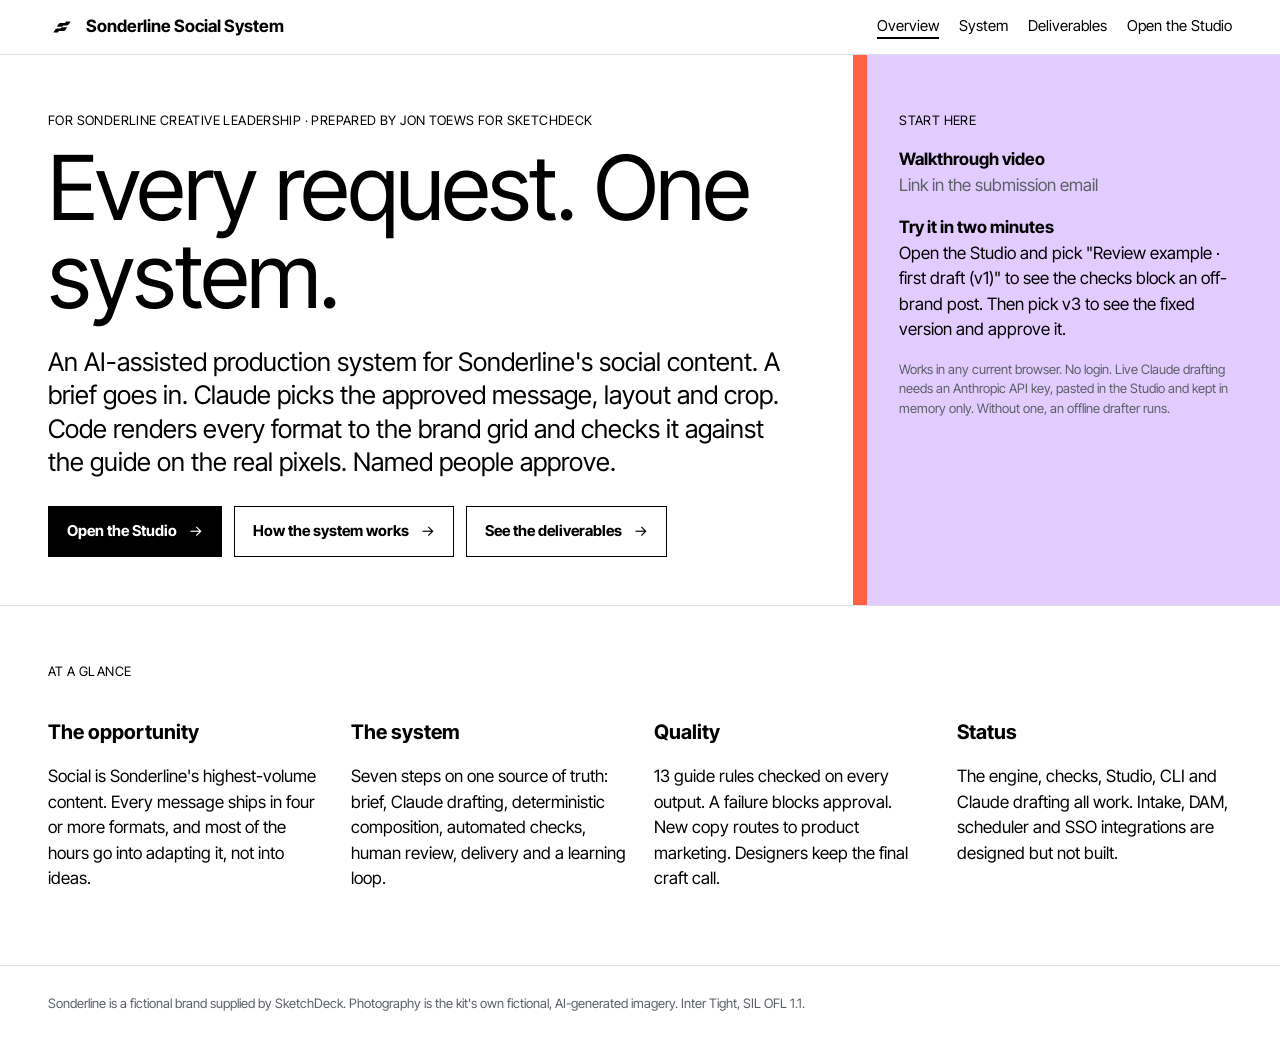
==== index.html @ b9271ed6 "Site: overview, system docs, deliverables gallery; final deliverables, review example, zips Co-Autho" ====
<!doctype html>
<html lang="en">
<head>
<meta charset="utf-8">
<meta name="viewport" content="width=device-width, initial-scale=1">
<meta name="robots" content="noindex, nofollow">
<title>Sonderline Social System</title>
<meta name="description" content="An AI-assisted production system for Sonderline's social content. SketchDeck practical exercise by Jon Toews.">
<link rel="stylesheet" href="assets/site.css">
</head>
<body>
<header class="bar">
  <a class="brand" href="./"><img src="brand-kit/assets/sonderline_symbol_black.svg" alt="">Sonderline Social System</a>
  <nav><a href="./" aria-current="page">Overview</a><a href="docs/">System</a><a href="deliverables/">Deliverables</a><a href="studio/">Open the Studio</a></nav>
</header>
<div class="hero">
  <div class="lead">
    <p class="label">For Sonderline creative leadership · prepared by Jon Toews for SketchDeck</p>
    <h1>Every request. One system.</h1>
    <p class="big">An AI-assisted production system for Sonderline's social content. A brief goes in. Claude picks the approved message, layout and crop. Code renders every format to the brand grid and checks it against the guide on the real pixels. Named people approve.</p>
    <div class="cta-row"><a class="btn primary" href="studio/">Open the Studio</a><a class="btn" href="docs/">How the system works</a><a class="btn" href="deliverables/">See the deliverables</a></div>
  </div>
  <aside>
    <p class="label">Start here</p>
    <p><b>Walkthrough video</b><br><span id="video" class="muted">Link in the submission email</span></p>
    <p><b>Try it in two minutes</b><br>Open the Studio and pick "Review example · first draft (v1)" to see the checks block an off-brand post. Then pick v3 to see the fixed version and approve it.</p>
    <p class="fine">Works in any current browser. No login. Live Claude drafting needs an Anthropic API key, pasted in the Studio and kept in memory only. Without one, an offline drafter runs.</p>
  </aside>
</div>
<section class="block">
  <p class="label">At a glance</p>
  <div class="cols">
    <div><h3>The opportunity</h3><p>Social is Sonderline's highest-volume content. Every message ships in four or more formats, and most of the hours go into adapting it, not into ideas.</p></div>
    <div><h3>The system</h3><p>Seven steps on one source of truth: brief, Claude drafting, deterministic composition, automated checks, human review, delivery and a learning loop.</p></div>
    <div><h3>Quality</h3><p>13 guide rules checked on every output. A failure blocks approval. New copy routes to product marketing. Designers keep the final craft call.</p></div>
    <div><h3>Status</h3><p>The engine, checks, Studio, CLI and Claude drafting all work. Intake, DAM, scheduler and SSO integrations are designed but not built.</p></div>
  </div>
</section>
<footer class="foot">Sonderline is a fictional brand supplied by SketchDeck. Photography is the kit's own fictional, AI-generated imagery. Inter Tight, SIL OFL 1.1.</footer>
</body>
</html>
---- assets/site.css ----
@font-face { font-family: "Inter Tight"; src: url(../brand-kit/fonts/InterTight-Regular.ttf); font-weight: 400; }
@font-face { font-family: "Inter Tight"; src: url(../brand-kit/fonts/InterTight-Bold.ttf); font-weight: 700; }

:root {
  --black: #000; --white: #fff; --lavender: #E2CBFF; --vermilion: #FF6242; --grey: #DADDE3;
  --muted: #5b5f66; --line: #DADDE3; --panel: #F6F7F9;
  --pass: #1f7a4d; --review: #8a5a00; --fail: #c4321b;
  --pass-bg: #e3f3ea; --review-bg: #fdf1d8; --fail-bg: #fde4df;
  --m: clamp(16px, 4vw, 48px);
}
* { box-sizing: border-box; }
html, body { margin: 0; background: var(--white); color: var(--black); }
body { font: 17px/1.5 "Inter Tight", system-ui, sans-serif; }
a { color: inherit; text-underline-offset: 3px; }
img { max-width: 100%; display: block; }

.bar { display: flex; justify-content: space-between; align-items: center; padding: 14px var(--m); border-bottom: 1px solid var(--line); gap: 12px; flex-wrap: wrap; }
.bar .brand { display: flex; align-items: center; gap: 10px; font-weight: 700; text-decoration: none; }
.bar .brand img { height: 22px; }
.bar nav { display: flex; gap: 20px; font-size: 15px; flex-wrap: wrap; }
.bar nav a { text-decoration: none; }
.bar nav a[aria-current] { border-bottom: 2px solid var(--black); }

.hero { display: grid; grid-template-columns: 2fr 1fr; border-bottom: 1px solid var(--line); }
.hero .lead { padding: 56px var(--m) 48px; }
.hero aside { background: var(--lavender); padding: 56px var(--m) 48px 32px; border-left: 14px solid var(--vermilion); }
.label { font-size: 13px; text-transform: uppercase; letter-spacing: .03em; margin: 0 0 14px; }
h1 { font-size: clamp(44px, 7vw, 104px); line-height: .98; font-weight: 400; letter-spacing: -.02em; margin: 0 0 24px; }
h2 { font-size: clamp(30px, 3.4vw, 46px); line-height: 1.05; font-weight: 400; letter-spacing: -.015em; margin: 0 0 18px; }
h3 { font-size: 20px; font-weight: 700; margin: 26px 0 8px; }
.big { font-size: clamp(20px, 2vw, 26px); line-height: 1.3; max-width: 34em; }
.muted { color: var(--muted); }
.fine { font-size: 13px; color: var(--muted); }

section.block { padding: 56px var(--m); border-bottom: 1px solid var(--line); }
section.block > .label { margin-bottom: 10px; }
.cols { display: grid; grid-template-columns: repeat(auto-fit, minmax(260px, 1fr)); gap: 28px; }
.prose { max-width: 46em; }
.prose p, .prose li { margin: 0 0 10px; }

.cta-row { display: flex; gap: 12px; flex-wrap: wrap; margin-top: 28px; }
.btn { display: inline-flex; align-items: center; gap: 12px; padding: 13px 18px; border: 1px solid var(--black); text-decoration: none; font-weight: 700; font-size: 15px; }
.btn.primary { background: var(--black); color: var(--white); }
.btn::after { content: "→"; font-weight: 400; }

table { width: 100%; border-collapse: collapse; font-size: 15px; }
th, td { text-align: left; vertical-align: top; padding: 11px 12px 11px 0; border-top: 1px solid var(--line); }
th { font-size: 12px; text-transform: uppercase; letter-spacing: .03em; font-weight: 400; color: var(--muted); }
td b { font-weight: 700; }
.table-wrap { overflow-x: auto; }

/* pipeline diagram */
.pipe { display: grid; grid-template-columns: repeat(7, minmax(120px, 1fr)); gap: 0; margin-top: 26px; }
.stage { border: 1px solid var(--black); border-right: 0; padding: 14px 12px 16px; position: relative; background: var(--white); min-height: 210px; }
.stage:last-child { border-right: 1px solid var(--black); }
.stage .n { font-size: 12px; color: var(--muted); }
.stage h4 { font-size: 19px; margin: 4px 0 8px; font-weight: 700; }
.stage p { font-size: 13px; line-height: 1.35; margin: 0 0 6px; }
.stage .tool { font-size: 12px; border-top: 1px solid var(--line); padding-top: 6px; margin-top: 8px; }
.stage.human { background: var(--lavender); }
.stage.human::before { content: "PEOPLE"; position: absolute; top: -11px; left: 10px; background: var(--black); color: var(--white); font-size: 10px; letter-spacing: .05em; padding: 3px 6px; }
.stage.ai::before { content: "AI"; position: absolute; top: -11px; left: 10px; background: var(--vermilion); color: var(--black); font-size: 10px; letter-spacing: .05em; padding: 3px 6px; }
.stage.code::before { content: "CODE"; position: absolute; top: -11px; left: 10px; background: var(--grey); color: var(--black); font-size: 10px; letter-spacing: .05em; padding: 3px 6px; }
.source { margin-top: 0; border: 1px solid var(--black); border-top: 0; background: var(--black); color: var(--white); padding: 14px 14px; display: flex; gap: 18px; flex-wrap: wrap; align-items: baseline; font-size: 14px; }
.source b { font-size: 15px; }
.legend { display: flex; gap: 18px; font-size: 13px; margin-top: 12px; flex-wrap: wrap; }
.legend span::before { content: ""; display: inline-block; width: 12px; height: 12px; margin-right: 6px; vertical-align: -1px; }
.legend .l-ai::before { background: var(--vermilion); } .legend .l-code::before { background: var(--grey); } .legend .l-human::before { background: var(--lavender); outline: 1px solid var(--black); }

.status { font-size: 11px; font-weight: 700; padding: 2px 7px; text-transform: uppercase; letter-spacing: .03em; white-space: nowrap; }
.status.pass, .status.works { background: var(--pass-bg); color: var(--pass); }
.status.review, .status.concept { background: var(--review-bg); color: var(--review); }
.status.fail { background: var(--fail-bg); color: var(--fail); }

/* galleries */
.gallery { display: flex; gap: 20px; flex-wrap: wrap; align-items: flex-end; margin-top: 18px; }
.gallery figure { margin: 0; }
.gallery img { height: 360px; width: auto; outline: 1px solid var(--line); }
.gallery figcaption { font-size: 13px; margin-top: 6px; display: flex; gap: 8px; align-items: center; }
.strip { display: flex; gap: 10px; overflow-x: auto; padding-bottom: 8px; margin-top: 18px; }
.strip img { height: 380px; width: auto; flex: none; outline: 1px solid var(--line); }
.steps3 { display: grid; grid-template-columns: repeat(3, 1fr); gap: 24px; margin-top: 18px; }
.steps3 figure { margin: 0; }
.steps3 figcaption { font-size: 14px; margin-top: 10px; }
.steps3 figcaption b { display: block; font-size: 16px; margin-bottom: 4px; }
.caption-box { background: var(--panel); border-left: 4px solid var(--black); padding: 14px 16px; font-size: 15px; margin-top: 14px; max-width: 46em; }

footer.foot { padding: 28px var(--m) 40px; font-size: 13px; color: var(--muted); }

@media (max-width: 900px) {
  .hero { grid-template-columns: 1fr; }
  .hero aside { border-left: 0; border-top: 14px solid var(--vermilion); padding: 32px var(--m); }
  .pipe { grid-template-columns: 1fr; }
  .stage { border-right: 1px solid var(--black); border-bottom: 0; min-height: 0; }
  .stage:last-child { border-bottom: 1px solid var(--black); }
  .steps3 { grid-template-columns: 1fr; }
  .gallery img, .strip img { height: 280px; }
}
@media print {
  .bar nav, .cta-row { display: none; }
  section.block { break-inside: avoid; }
}
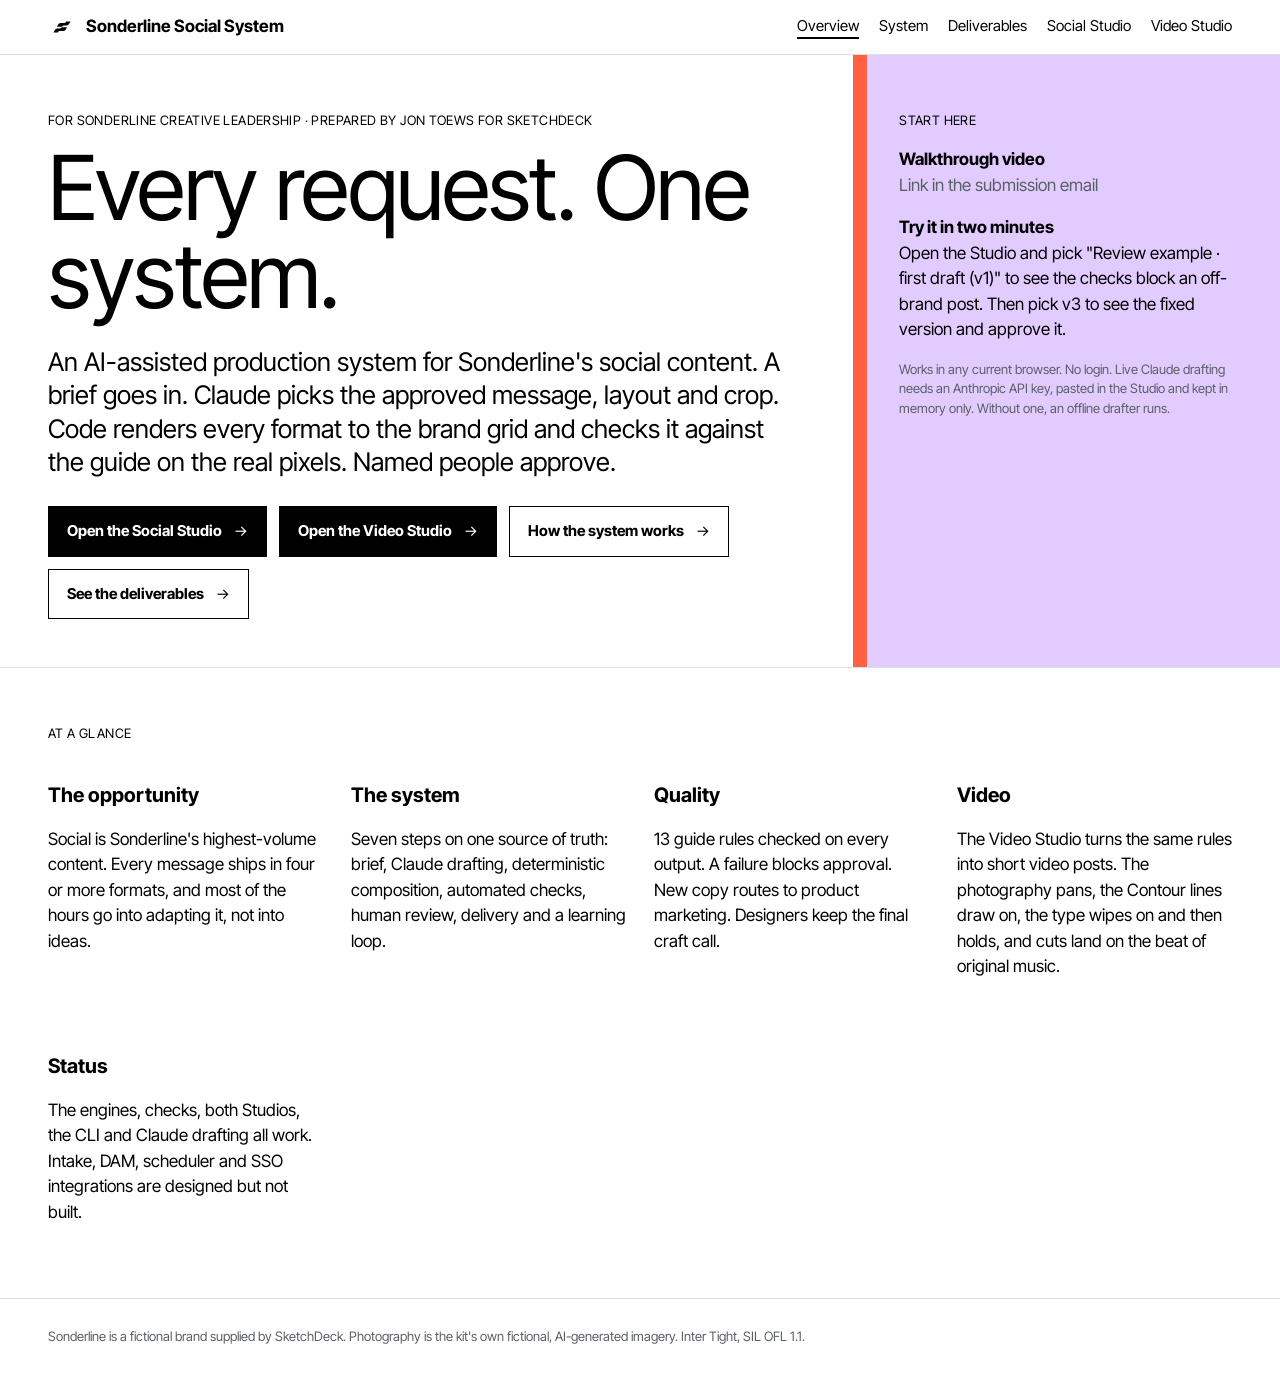
==== commit 3fe4afbe: "Video Studio + motion engine + original music; robust engine (missing content, numeric text, clamped" ====
--- a/index.html
+++ b/index.html
@@ -11,14 +11,14 @@
 <body>
 <header class="bar">
   <a class="brand" href="./"><img src="brand-kit/assets/sonderline_symbol_black.svg" alt="">Sonderline Social System</a>
-  <nav><a href="./" aria-current="page">Overview</a><a href="docs/">System</a><a href="deliverables/">Deliverables</a><a href="studio/">Open the Studio</a></nav>
+  <nav><a href="./" aria-current="page">Overview</a><a href="docs/">System</a><a href="deliverables/">Deliverables</a><a href="studio/">Social Studio</a><a href="video/">Video Studio</a></nav>
 </header>
 <div class="hero">
   <div class="lead">
     <p class="label">For Sonderline creative leadership · prepared by Jon Toews for SketchDeck</p>
     <h1>Every request. One system.</h1>
     <p class="big">An AI-assisted production system for Sonderline's social content. A brief goes in. Claude picks the approved message, layout and crop. Code renders every format to the brand grid and checks it against the guide on the real pixels. Named people approve.</p>
-    <div class="cta-row"><a class="btn primary" href="studio/">Open the Studio</a><a class="btn" href="docs/">How the system works</a><a class="btn" href="deliverables/">See the deliverables</a></div>
+    <div class="cta-row"><a class="btn primary" href="studio/">Open the Social Studio</a><a class="btn primary" href="video/">Open the Video Studio</a><a class="btn" href="docs/">How the system works</a><a class="btn" href="deliverables/">See the deliverables</a></div>
   </div>
   <aside>
     <p class="label">Start here</p>
@@ -33,7 +33,8 @@
     <div><h3>The opportunity</h3><p>Social is Sonderline's highest-volume content. Every message ships in four or more formats, and most of the hours go into adapting it, not into ideas.</p></div>
     <div><h3>The system</h3><p>Seven steps on one source of truth: brief, Claude drafting, deterministic composition, automated checks, human review, delivery and a learning loop.</p></div>
     <div><h3>Quality</h3><p>13 guide rules checked on every output. A failure blocks approval. New copy routes to product marketing. Designers keep the final craft call.</p></div>
-    <div><h3>Status</h3><p>The engine, checks, Studio, CLI and Claude drafting all work. Intake, DAM, scheduler and SSO integrations are designed but not built.</p></div>
+    <div><h3>Video</h3><p>The Video Studio turns the same rules into short video posts. The photography pans, the Contour lines draw on, the type wipes on and then holds, and cuts land on the beat of original music.</p></div>
+    <div><h3>Status</h3><p>The engines, checks, both Studios, the CLI and Claude drafting all work. Intake, DAM, scheduler and SSO integrations are designed but not built.</p></div>
   </div>
 </section>
 <footer class="foot">Sonderline is a fictional brand supplied by SketchDeck. Photography is the kit's own fictional, AI-generated imagery. Inter Tight, SIL OFL 1.1.</footer>
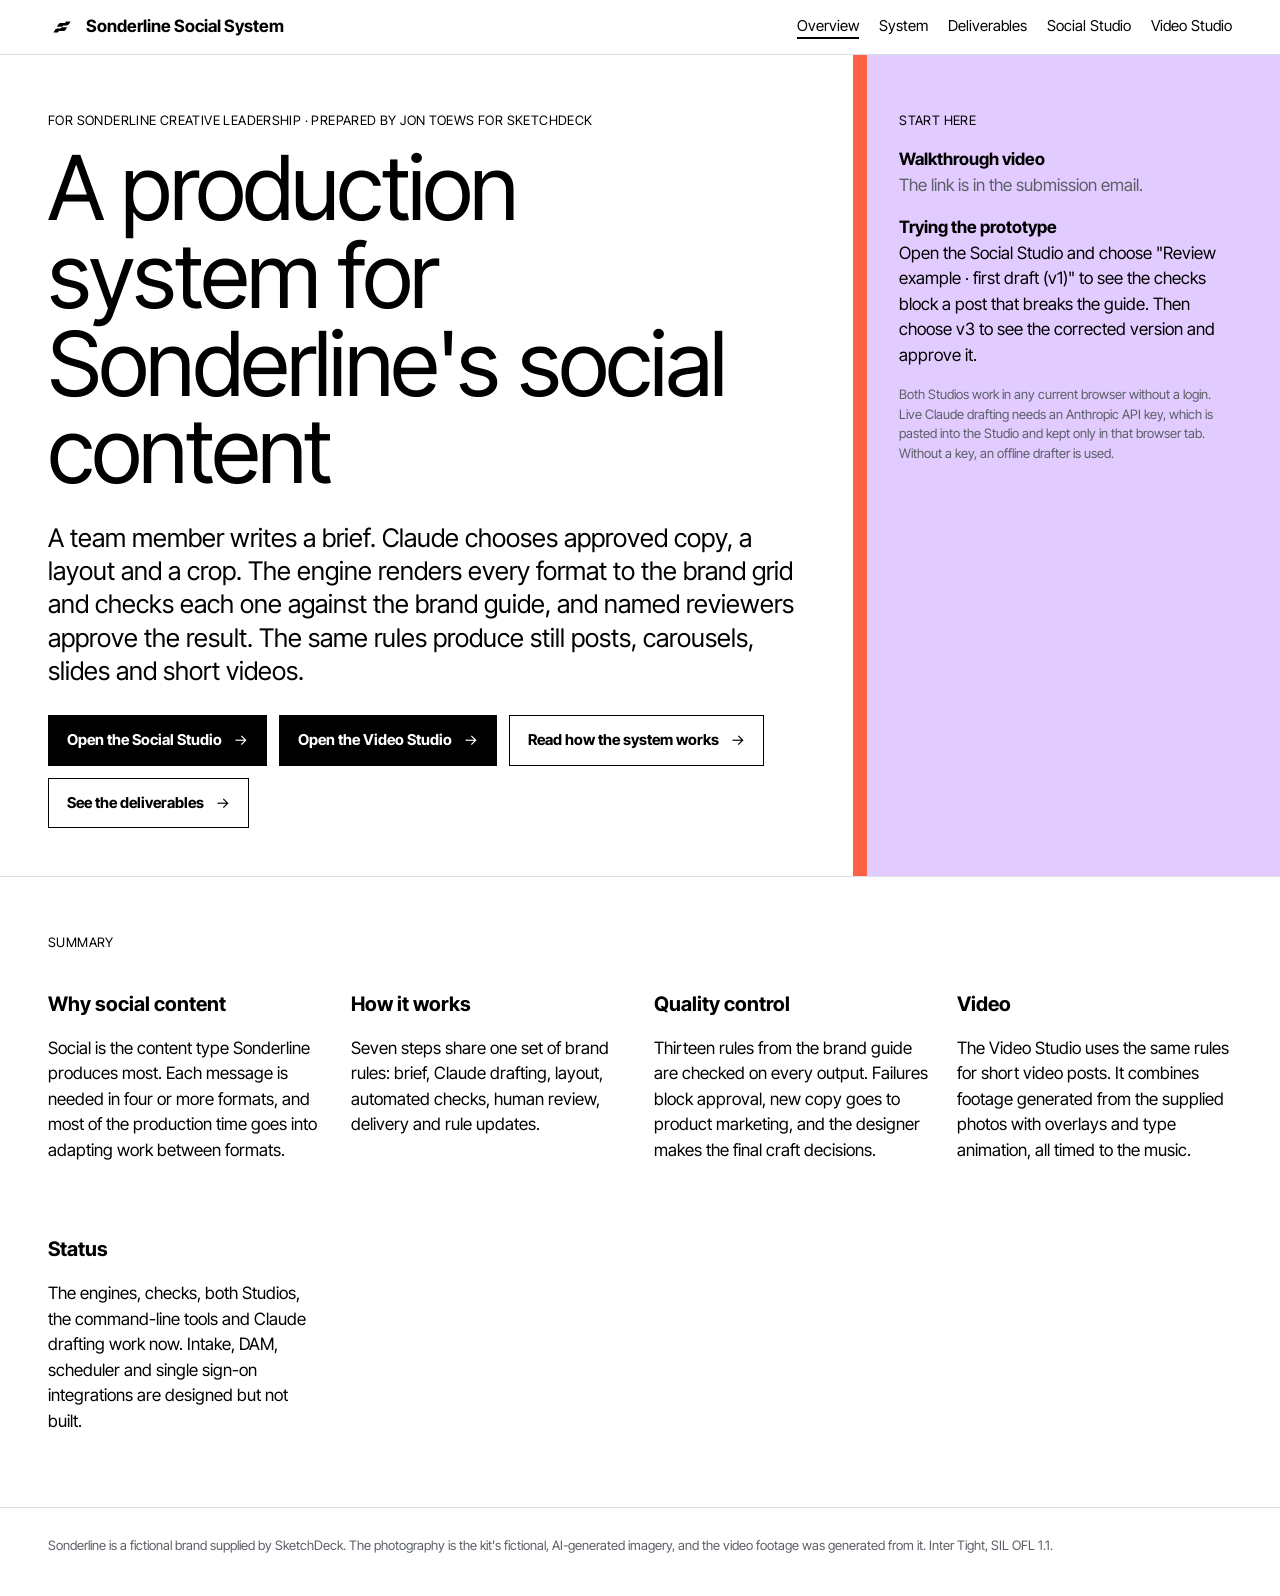
==== commit 7ea2bb70: "Copy edit to plain language; Video Studio v2: generated footage (Veo 3.1 Fast via OpenRouter), Conto" ====
--- a/index.html
+++ b/index.html
@@ -5,7 +5,7 @@
 <meta name="viewport" content="width=device-width, initial-scale=1">
 <meta name="robots" content="noindex, nofollow">
 <title>Sonderline Social System</title>
-<meta name="description" content="An AI-assisted production system for Sonderline's social content. SketchDeck practical exercise by Jon Toews.">
+<meta name="description" content="A production system for Sonderline's social content. SketchDeck practical exercise by Jon Toews.">
 <link rel="stylesheet" href="assets/site.css">
 </head>
 <body>
@@ -16,27 +16,27 @@
 <div class="hero">
   <div class="lead">
     <p class="label">For Sonderline creative leadership · prepared by Jon Toews for SketchDeck</p>
-    <h1>Every request. One system.</h1>
-    <p class="big">An AI-assisted production system for Sonderline's social content. A brief goes in. Claude picks the approved message, layout and crop. Code renders every format to the brand grid and checks it against the guide on the real pixels. Named people approve.</p>
-    <div class="cta-row"><a class="btn primary" href="studio/">Open the Social Studio</a><a class="btn primary" href="video/">Open the Video Studio</a><a class="btn" href="docs/">How the system works</a><a class="btn" href="deliverables/">See the deliverables</a></div>
+    <h1>A production system for Sonderline's social content</h1>
+    <p class="big">A team member writes a brief. Claude chooses approved copy, a layout and a crop. The engine renders every format to the brand grid and checks each one against the brand guide, and named reviewers approve the result. The same rules produce still posts, carousels, slides and short videos.</p>
+    <div class="cta-row"><a class="btn primary" href="studio/">Open the Social Studio</a><a class="btn primary" href="video/">Open the Video Studio</a><a class="btn" href="docs/">Read how the system works</a><a class="btn" href="deliverables/">See the deliverables</a></div>
   </div>
   <aside>
     <p class="label">Start here</p>
-    <p><b>Walkthrough video</b><br><span id="video" class="muted">Link in the submission email</span></p>
-    <p><b>Try it in two minutes</b><br>Open the Studio and pick "Review example · first draft (v1)" to see the checks block an off-brand post. Then pick v3 to see the fixed version and approve it.</p>
-    <p class="fine">Works in any current browser. No login. Live Claude drafting needs an Anthropic API key, pasted in the Studio and kept in memory only. Without one, an offline drafter runs.</p>
+    <p><b>Walkthrough video</b><br><span id="video" class="muted">The link is in the submission email.</span></p>
+    <p><b>Trying the prototype</b><br>Open the Social Studio and choose "Review example · first draft (v1)" to see the checks block a post that breaks the guide. Then choose v3 to see the corrected version and approve it.</p>
+    <p class="fine">Both Studios work in any current browser without a login. Live Claude drafting needs an Anthropic API key, which is pasted into the Studio and kept only in that browser tab. Without a key, an offline drafter is used.</p>
   </aside>
 </div>
 <section class="block">
-  <p class="label">At a glance</p>
+  <p class="label">Summary</p>
   <div class="cols">
-    <div><h3>The opportunity</h3><p>Social is Sonderline's highest-volume content. Every message ships in four or more formats, and most of the hours go into adapting it, not into ideas.</p></div>
-    <div><h3>The system</h3><p>Seven steps on one source of truth: brief, Claude drafting, deterministic composition, automated checks, human review, delivery and a learning loop.</p></div>
-    <div><h3>Quality</h3><p>13 guide rules checked on every output. A failure blocks approval. New copy routes to product marketing. Designers keep the final craft call.</p></div>
-    <div><h3>Video</h3><p>The Video Studio turns the same rules into short video posts. The photography pans, the Contour lines draw on, the type wipes on and then holds, and cuts land on the beat of original music.</p></div>
-    <div><h3>Status</h3><p>The engines, checks, both Studios, the CLI and Claude drafting all work. Intake, DAM, scheduler and SSO integrations are designed but not built.</p></div>
+    <div><h3>Why social content</h3><p>Social is the content type Sonderline produces most. Each message is needed in four or more formats, and most of the production time goes into adapting work between formats.</p></div>
+    <div><h3>How it works</h3><p>Seven steps share one set of brand rules: brief, Claude drafting, layout, automated checks, human review, delivery and rule updates.</p></div>
+    <div><h3>Quality control</h3><p>Thirteen rules from the brand guide are checked on every output. Failures block approval, new copy goes to product marketing, and the designer makes the final craft decisions.</p></div>
+    <div><h3>Video</h3><p>The Video Studio uses the same rules for short video posts. It combines footage generated from the supplied photos with overlays and type animation, all timed to the music.</p></div>
+    <div><h3>Status</h3><p>The engines, checks, both Studios, the command-line tools and Claude drafting work now. Intake, DAM, scheduler and single sign-on integrations are designed but not built.</p></div>
   </div>
 </section>
-<footer class="foot">Sonderline is a fictional brand supplied by SketchDeck. Photography is the kit's own fictional, AI-generated imagery. Inter Tight, SIL OFL 1.1.</footer>
+<footer class="foot">Sonderline is a fictional brand supplied by SketchDeck. The photography is the kit's fictional, AI-generated imagery, and the video footage was generated from it. Inter Tight, SIL OFL 1.1.</footer>
 </body>
 </html>
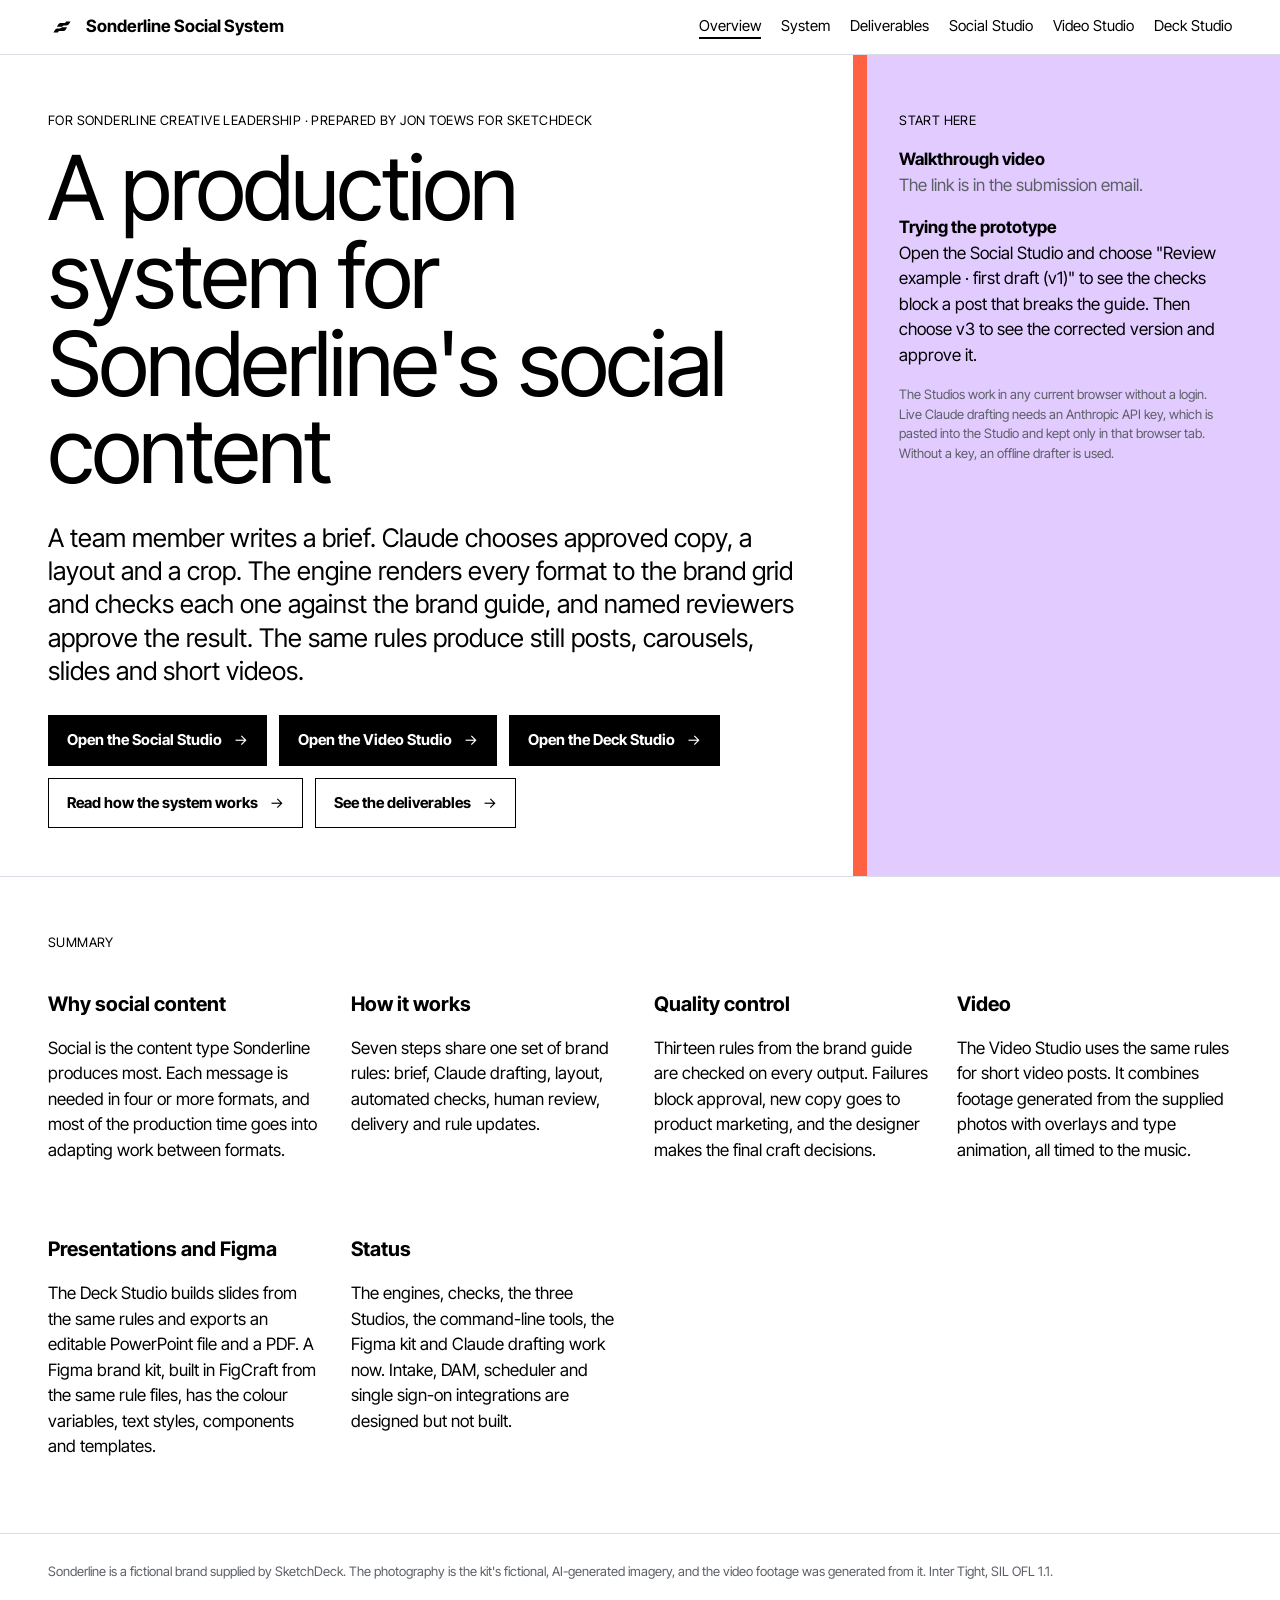
==== commit 16540b74: "Deck Studio with editable PowerPoint and PDF export; Figma brand kit (FigCraft); /sonderline Claude " ====
--- a/index.html
+++ b/index.html
@@ -11,20 +11,20 @@
 <body>
 <header class="bar">
   <a class="brand" href="./"><img src="brand-kit/assets/sonderline_symbol_black.svg" alt="">Sonderline Social System</a>
-  <nav><a href="./" aria-current="page">Overview</a><a href="docs/">System</a><a href="deliverables/">Deliverables</a><a href="studio/">Social Studio</a><a href="video/">Video Studio</a></nav>
+  <nav><a href="./" aria-current="page">Overview</a><a href="docs/">System</a><a href="deliverables/">Deliverables</a><a href="studio/">Social Studio</a><a href="video/">Video Studio</a><a href="deck/">Deck Studio</a></nav>
 </header>
 <div class="hero">
   <div class="lead">
     <p class="label">For Sonderline creative leadership · prepared by Jon Toews for SketchDeck</p>
     <h1>A production system for Sonderline's social content</h1>
     <p class="big">A team member writes a brief. Claude chooses approved copy, a layout and a crop. The engine renders every format to the brand grid and checks each one against the brand guide, and named reviewers approve the result. The same rules produce still posts, carousels, slides and short videos.</p>
-    <div class="cta-row"><a class="btn primary" href="studio/">Open the Social Studio</a><a class="btn primary" href="video/">Open the Video Studio</a><a class="btn" href="docs/">Read how the system works</a><a class="btn" href="deliverables/">See the deliverables</a></div>
+    <div class="cta-row"><a class="btn primary" href="studio/">Open the Social Studio</a><a class="btn primary" href="video/">Open the Video Studio</a><a class="btn primary" href="deck/">Open the Deck Studio</a><a class="btn" href="docs/">Read how the system works</a><a class="btn" href="deliverables/">See the deliverables</a></div>
   </div>
   <aside>
     <p class="label">Start here</p>
     <p><b>Walkthrough video</b><br><span id="video" class="muted">The link is in the submission email.</span></p>
     <p><b>Trying the prototype</b><br>Open the Social Studio and choose "Review example · first draft (v1)" to see the checks block a post that breaks the guide. Then choose v3 to see the corrected version and approve it.</p>
-    <p class="fine">Both Studios work in any current browser without a login. Live Claude drafting needs an Anthropic API key, which is pasted into the Studio and kept only in that browser tab. Without a key, an offline drafter is used.</p>
+    <p class="fine">The Studios work in any current browser without a login. Live Claude drafting needs an Anthropic API key, which is pasted into the Studio and kept only in that browser tab. Without a key, an offline drafter is used.</p>
   </aside>
 </div>
 <section class="block">
@@ -34,7 +34,8 @@
     <div><h3>How it works</h3><p>Seven steps share one set of brand rules: brief, Claude drafting, layout, automated checks, human review, delivery and rule updates.</p></div>
     <div><h3>Quality control</h3><p>Thirteen rules from the brand guide are checked on every output. Failures block approval, new copy goes to product marketing, and the designer makes the final craft decisions.</p></div>
     <div><h3>Video</h3><p>The Video Studio uses the same rules for short video posts. It combines footage generated from the supplied photos with overlays and type animation, all timed to the music.</p></div>
-    <div><h3>Status</h3><p>The engines, checks, both Studios, the command-line tools and Claude drafting work now. Intake, DAM, scheduler and single sign-on integrations are designed but not built.</p></div>
+    <div><h3>Presentations and Figma</h3><p>The Deck Studio builds slides from the same rules and exports an editable PowerPoint file and a PDF. A Figma brand kit, built in FigCraft from the same rule files, has the colour variables, text styles, components and templates.</p></div>
+    <div><h3>Status</h3><p>The engines, checks, the three Studios, the command-line tools, the Figma kit and Claude drafting work now. Intake, DAM, scheduler and single sign-on integrations are designed but not built.</p></div>
   </div>
 </section>
 <footer class="foot">Sonderline is a fictional brand supplied by SketchDeck. The photography is the kit's fictional, AI-generated imagery, and the video footage was generated from it. Inter Tight, SIL OFL 1.1.</footer>
--- a/assets/site.css
+++ b/assets/site.css
@@ -100,3 +100,13 @@
   .bar nav, .cta-row { display: none; }
   section.block { break-inside: avoid; }
 }
+
+.copy-check { font-size: 14px; line-height: 1.5; background: var(--panel); padding: 10px 12px; margin-top: 10px; }
+.copy-check p { margin: 0 0 6px; }
+.copy-check .ck-label { font-size: 11px; text-transform: uppercase; letter-spacing: .04em; color: var(--muted); margin: 6px 0 2px; }
+.copy-check mark { padding: 1px 2px; color: inherit; }
+.copy-check mark.fail { background: var(--fail-bg); text-decoration: line-through; text-decoration-color: var(--fail); }
+.copy-check mark.review { background: var(--review-bg); }
+.copy-check mark.ok { background: var(--pass-bg); }
+.ck-tag { font-size: 11px; font-weight: 700; white-space: nowrap; }
+.ck-tag.fail { color: var(--fail); } .ck-tag.review { color: var(--review); } .ck-tag.ok { color: var(--pass); }
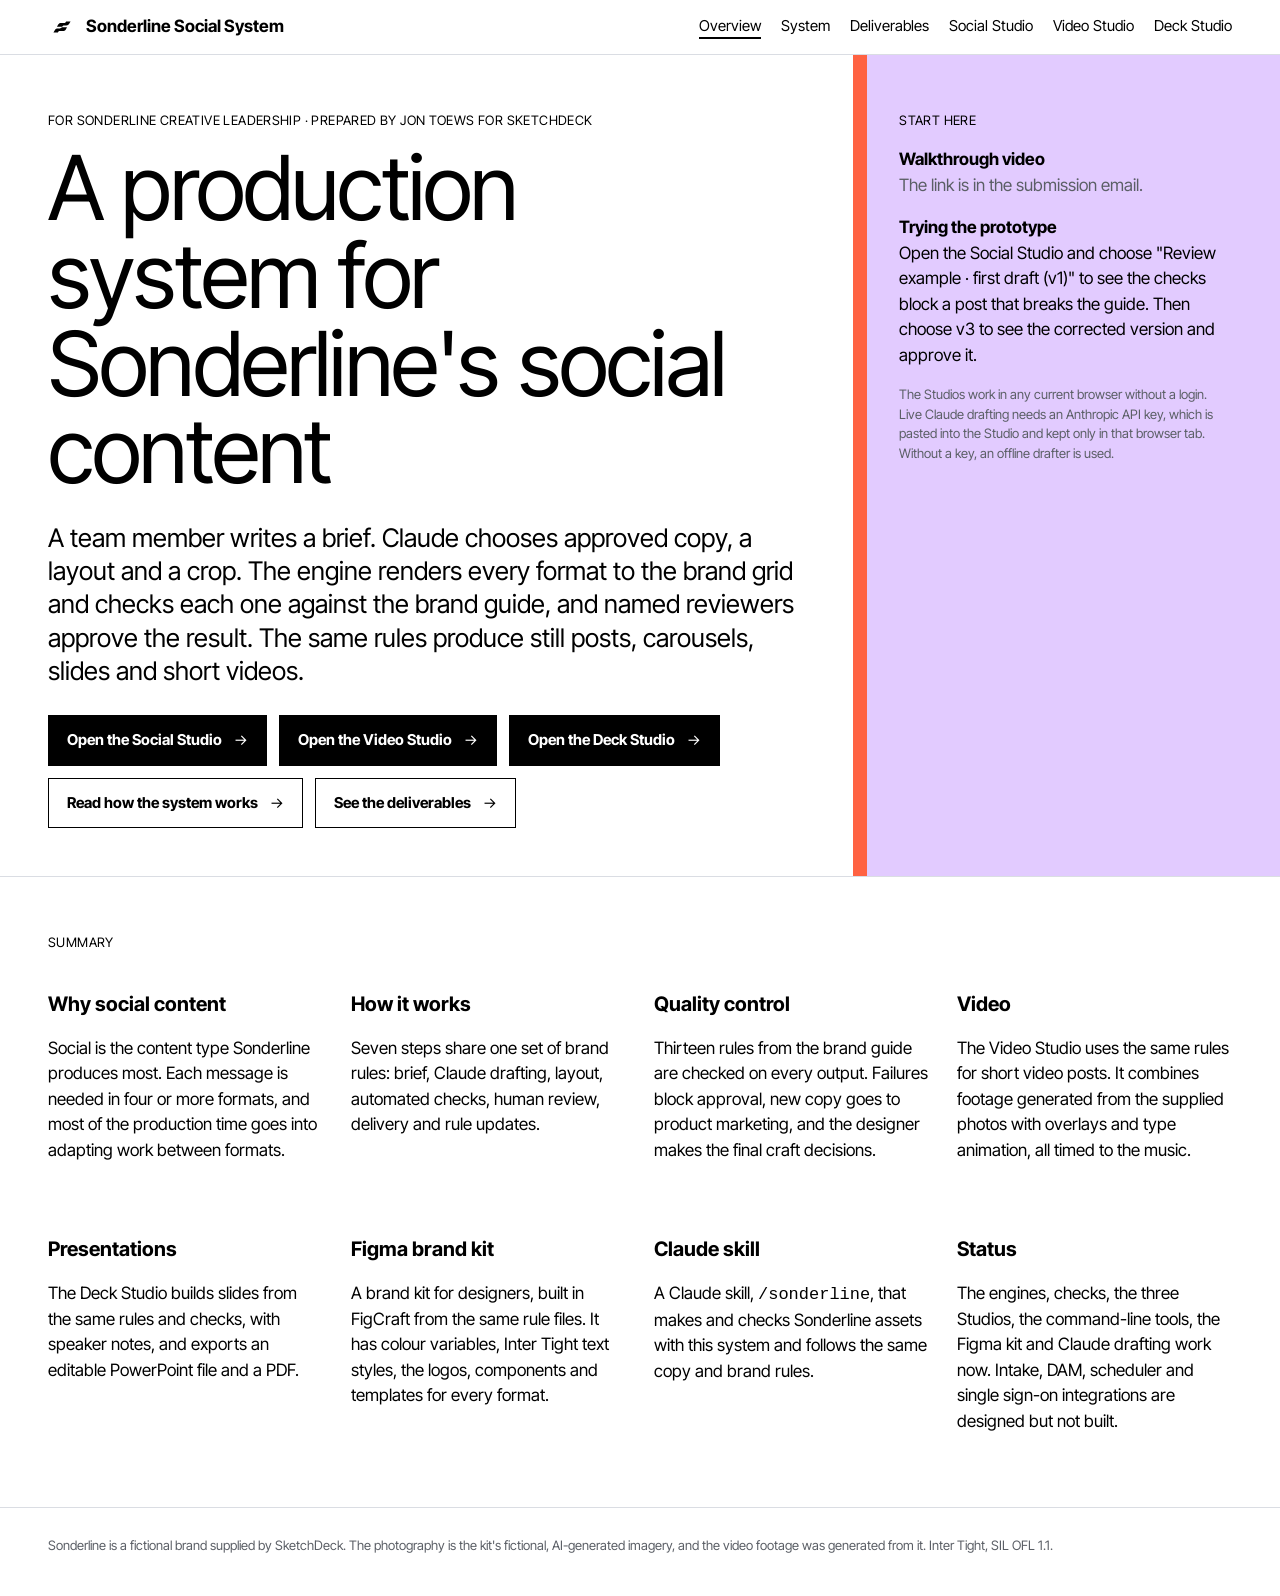
==== commit 1b106e30: "Masters draw footage from extracted frame sequences (headless video seek froze footage); separate de" ====
--- a/index.html
+++ b/index.html
@@ -34,7 +34,9 @@
     <div><h3>How it works</h3><p>Seven steps share one set of brand rules: brief, Claude drafting, layout, automated checks, human review, delivery and rule updates.</p></div>
     <div><h3>Quality control</h3><p>Thirteen rules from the brand guide are checked on every output. Failures block approval, new copy goes to product marketing, and the designer makes the final craft decisions.</p></div>
     <div><h3>Video</h3><p>The Video Studio uses the same rules for short video posts. It combines footage generated from the supplied photos with overlays and type animation, all timed to the music.</p></div>
-    <div><h3>Presentations and Figma</h3><p>The Deck Studio builds slides from the same rules and exports an editable PowerPoint file and a PDF. A Figma brand kit, built in FigCraft from the same rule files, has the colour variables, text styles, components and templates.</p></div>
+    <div><h3>Presentations</h3><p>The Deck Studio builds slides from the same rules and checks, with speaker notes, and exports an editable PowerPoint file and a PDF.</p></div>
+    <div><h3>Figma brand kit</h3><p>A brand kit for designers, built in FigCraft from the same rule files. It has colour variables, Inter Tight text styles, the logos, components and templates for every format.</p></div>
+    <div><h3>Claude skill</h3><p>A Claude skill, <code>/sonderline</code>, that makes and checks Sonderline assets with this system and follows the same copy and brand rules.</p></div>
     <div><h3>Status</h3><p>The engines, checks, the three Studios, the command-line tools, the Figma kit and Claude drafting work now. Intake, DAM, scheduler and single sign-on integrations are designed but not built.</p></div>
   </div>
 </section>
